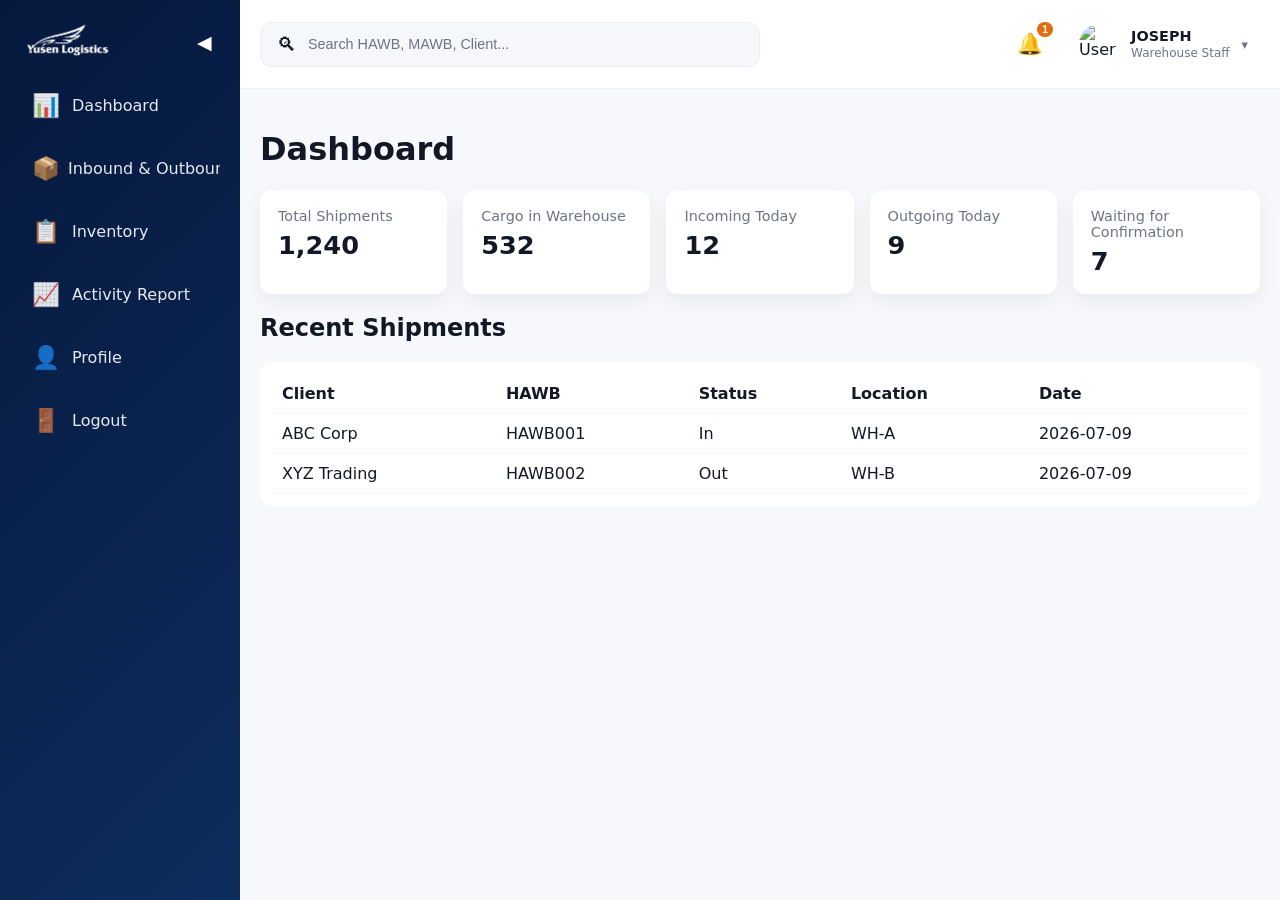
==== dashboard.html @ ac184c09 "edited inbound outbound" ====
<!doctype html>
<html>
<head>
  <meta charset="utf-8" />
  <meta name="viewport" content="width=device-width,initial-scale=1" />
  <title>Dashboard — Yusen Warehouse</title>
  <link rel="stylesheet" href="/assets/app.css">
</head>
<body>
  <div class="app-shell">
    <aside class="sidebar" id="sidebar">
      <div class="sidebar-header">
        <div class="brand"><img src="assets/logo-YL.png" alt="Yusen Logistics" class="brand-logo"/></div>
        <button class="sidebar-toggle" id="sidebarToggle" title="Toggle sidebar">
          <span class="toggle-icon">◀</span>
        </button>
      </div>
      <nav>
        <a href="/dashboard.html" title="Dashboard"><span class="icon">📊</span><span class="text">Dashboard</span></a>
        <a href="/inbound-outbound.html" title="Inbound & Outbound"><span class="icon">📦</span><span class="text">Inbound & Outbound</span></a>
        <a href="/inventory.html" title="Inventory"><span class="icon">📋</span><span class="text">Inventory</span></a>
        <a href="/activity-report.html" title="Activity Report"><span class="icon">📈</span><span class="text">Activity Report</span></a>
        <a href="/profile.html" title="Profile"><span class="icon">👤</span><span class="text">Profile</span></a>
        <a href="#logout" title="Logout"><span class="icon">🚪</span><span class="text">Logout</span></a>
      </nav>
    </aside>
    <div class="main-column">
      <header class="topbar">
        <div class="search-container">
          <span class="search-icon">🔍︎</span>
          <input type="text" placeholder="Search HAWB, MAWB, Client..." class="search-input"/>
        </div>
        <div class="top-actions">
          <button class="icon notification-btn">🔔<span class="badge">1</span></button>
          <div class="user-profile">
            <img src="https://api.dicebear.com/7.x/avataaars/svg?seed=Joseph" alt="User" class="user-avatar"/>
            <div class="user-info">
              <div class="user-name">JOSEPH</div>
              <div class="user-role">Warehouse Staff</div>
            </div>
            <span class="dropdown-icon">▾</span>
          </div>
        </div>
      </header>
      <div class="content">
        <h1>Dashboard</h1>
        <div class="card-row">
          <div class="card"><div class="card-title">Total Shipments</div><div class="card-value">1,240</div></div>
          <div class="card"><div class="card-title">Cargo in Warehouse</div><div class="card-value">532</div></div>
          <div class="card"><div class="card-title">Incoming Today</div><div class="card-value">12</div></div>
          <div class="card"><div class="card-title">Outgoing Today</div><div class="card-value">9</div></div>
          <div class="card"><div class="card-title">Waiting for Confirmation</div><div class="card-value">7</div></div>
        </div>

        <section class="recent">
          <h2>Recent Shipments</h2>
          <div class="table">
            <table>
              <thead><tr><th>Client</th><th>HAWB</th><th>Status</th><th>Location</th><th>Date</th></tr></thead>
              <tbody>
                <tr><td>ABC Corp</td><td>HAWB001</td><td>In</td><td>WH-A</td><td>2026-07-09</td></tr>
                <tr><td>XYZ Trading</td><td>HAWB002</td><td>Out</td><td>WH-B</td><td>2026-07-09</td></tr>
              </tbody>
            </table>
          </div>
        </section>
      </div>
    </div>
  </div>
  <script src="/assets/app.js"></script>
</body>
</html>
---- assets/app.css ----
/* Shared app styles for Yusen Warehouse UI (basic, responsive) */
:root{
  --primary:#06183d;
  --secondary:#e16d10;
  --bg:#f6f8fb;
  --surface:#ffffff;
  --muted:#6b7485;
  --radius:12px;
}
*{box-sizing:border-box}
body{margin:0;font-family:Inter,system-ui,Arial,sans-serif;background:var(--bg);color:#121826}
.app-shell{display:flex;min-height:100vh}
.sidebar{width:240px;background:linear-gradient(135deg,var(--primary),#0d2d5c);color:#fff;padding:20px;flex-shrink:0;transition:width 0.3s ease;display:flex;flex-direction:column}
.sidebar-header{display:flex;justify-content:space-between;align-items:center;margin-bottom:16px}
.sidebar .brand{font-weight:700;white-space:nowrap;overflow:hidden}
.sidebar .brand-logo{height:40px;width:auto;object-fit:contain}
.sidebar-toggle{background:none;border:none;color:#fff;font-size:1.2rem;cursor:pointer;padding:8px;display:flex;align-items:center;justify-content:center;border-radius:6px;transition:background 0.2s}
.sidebar-toggle:hover{background:rgba(255,255,255,0.1)}
.sidebar.collapsed{width:80px;padding:20px 12px}
.sidebar.collapsed .brand{display:none}
.sidebar.collapsed nav a span.text{display:none}
.sidebar.collapsed nav a{justify-content:center}
.sidebar.collapsed .toggle-icon{transform:rotate(180deg)}
.sidebar nav{display:flex;flex-direction:column;gap:12px;flex:1}
.sidebar nav a{display:flex;align-items:center;gap:12px;color:rgba(255,255,255,0.9);text-decoration:none;padding:12px;border-radius:6px;transition:background 0.2s;white-space:nowrap;overflow:hidden}
.sidebar nav a:hover{background:rgba(255,255,255,0.12)}
.sidebar nav a span.icon{font-size:1.4rem;min-width:24px;display:flex;align-items:center}
.main-column{flex:1;display:flex;flex-direction:column}
.topbar{display:flex;align-items:center;justify-content:space-between;padding:16px 20px;background:var(--surface);border-bottom:1px solid rgba(0,0,0,0.06);gap:20px}
.search-container{display:flex;align-items:center;gap:10px;background:#f5f7fa;padding:10px 16px;border-radius:12px;flex:1;max-width:500px;border:1px solid rgba(0,0,0,0.04)}
.search-icon{font-size:1.2rem}
.search-input{border:none;background:transparent;outline:none;width:100%;font-size:0.9rem}
.search-input::placeholder{color:var(--muted)}
.top-actions{display:flex;align-items:center;gap:20px}
.notification-btn{position:relative;font-size:1.3rem;cursor:pointer;background:none;border:none;padding:4px}
.badge{position:absolute;top:-6px;right:-6px;background:var(--secondary);color:white;font-size:0.65rem;padding:2px 5px;border-radius:10px;font-weight:700}
.user-profile{display:flex;align-items:center;gap:12px;cursor:pointer;padding:8px 12px;border-radius:10px;transition:background 0.2s}
.user-profile:hover{background:rgba(0,0,0,0.04)}
.user-avatar{width:40px;height:40px;border-radius:50%;object-fit:cover}
.user-info{display:flex;flex-direction:column;gap:2px}
.user-name{font-weight:600;font-size:0.9rem;color:var(--text)}
.user-role{font-size:0.75rem;color:var(--muted)}
.dropdown-icon{font-size:0.8rem;color:var(--muted)}
.content{padding:20px}
.card-row{display:flex;gap:16px;margin:12px 0}
.card{background:var(--surface);padding:18px;border-radius:var(--radius);box-shadow:0 8px 20px rgba(6,24,61,0.06);flex:1}
.card-title{font-size:0.9rem;color:var(--muted)}
.card-value{font-size:1.6rem;font-weight:700;margin-top:6px}
.table{background:var(--surface);border-radius:12px;padding:12px;overflow:auto}
table{width:100%;border-collapse:collapse}
th,td{padding:10px;text-align:left;border-bottom:1px solid rgba(0,0,0,0.04)}
.tabs-header{border-bottom:2px solid #e5e7eb;margin-bottom:20px}
.tabs{display:flex;gap:0;margin:0}
.tab{padding:16px 20px;background:transparent;border:none;cursor:pointer;transition:all 0.2s;border-bottom:3px solid transparent;color:var(--muted);font-weight:500;white-space:nowrap;position:relative}
.tab.active{color:var(--primary);border-bottom-color:#0066cc}
.tab[data-tab="outbound"].active{border-bottom-color:var(--secondary)}
.tab:hover{color:var(--primary)}
.tab-content{display:none}
.tab-content.active{display:block}
#outbound-content .scan-btn{background:linear-gradient(90deg,var(--secondary),#ff7e2d)}
.scan-btn{display:inline-block;padding:12px 18px;background:linear-gradient(90deg,#0066cc,#0052a3);color:#fff;border:none;border-radius:10px;cursor:pointer}
.scan-modal{position:fixed;inset:0;background:rgba(0,0,0,0.45);display:flex;align-items:center;justify-content:center}
.scan-inner{width:360px;background:var(--surface);padding:16px;border-radius:12px}
.camera-placeholder{height:200px;background:#000;display:flex;align-items:center;justify-content:center;color:#fff;border-radius:8px}
.form-grid{display:grid;grid-template-columns:repeat(2,1fr);gap:12px}
.form-grid.grid-3col{grid-template-columns:repeat(3,1fr)}
.form-grid.grid-4col{grid-template-columns:repeat(4,1fr)}
.form-section{margin-bottom:24px}
.section-title{color:#0066cc;font-size:1.1rem;font-weight:600;margin-bottom:16px;border-bottom:none}
.form-field{display:flex;flex-direction:column;gap:6px}
.form-field label{font-size:0.85rem;color:var(--muted);font-weight:500}
.form-field input,.form-field select{padding:10px;border-radius:8px;border:1px solid rgba(0,0,0,0.06);background:var(--surface);font-size:0.9rem}#outbound-content .section-title{color:var(--secondary)}.quantity-section{background:var(--surface);border-radius:8px;padding:16px}
.qty-header{display:grid;grid-template-columns:1fr 1fr 40px;gap:12px;padding:12px;background:#f5f7fa;border-radius:6px;font-weight:600;font-size:0.9rem;color:var(--muted);margin-bottom:12px}
.qty-row{display:grid;grid-template-columns:1fr 1fr 40px;gap:12px;padding:12px;align-items:center;border-bottom:1px solid rgba(0,0,0,0.06)}
.qty-row input,.qty-row select{padding:8px;border-radius:6px;border:1px solid rgba(0,0,0,0.06)}
.btn-delete{background:none;border:none;font-size:1.1rem;cursor:pointer;color:#999;transition:color 0.2s}
.btn-delete:hover{color:#e74c3c}
.form-actions{display:flex;gap:8px;margin-top:12px}
.btn{padding:10px 14px;border-radius:8px;border:none;cursor:pointer}
.btn.primary{background:linear-gradient(90deg,var(--secondary),#ff7e2d);color:#fff}
@media (max-width:800px){
  .sidebar{width:100%;display:flex;gap:12px;align-items:center;padding:10px;position:sticky;top:0}
  .app-shell{flex-direction:column}
  .topbar{flex-direction:column;gap:12px}
  .search-container{max-width:100%}
  .user-profile{flex-direction:column;justify-content:center}
  .user-info{display:none}
  .form-grid{grid-template-columns:1fr}
  .card-row{flex-direction:column}
  .tab{padding:12px 16px}
}
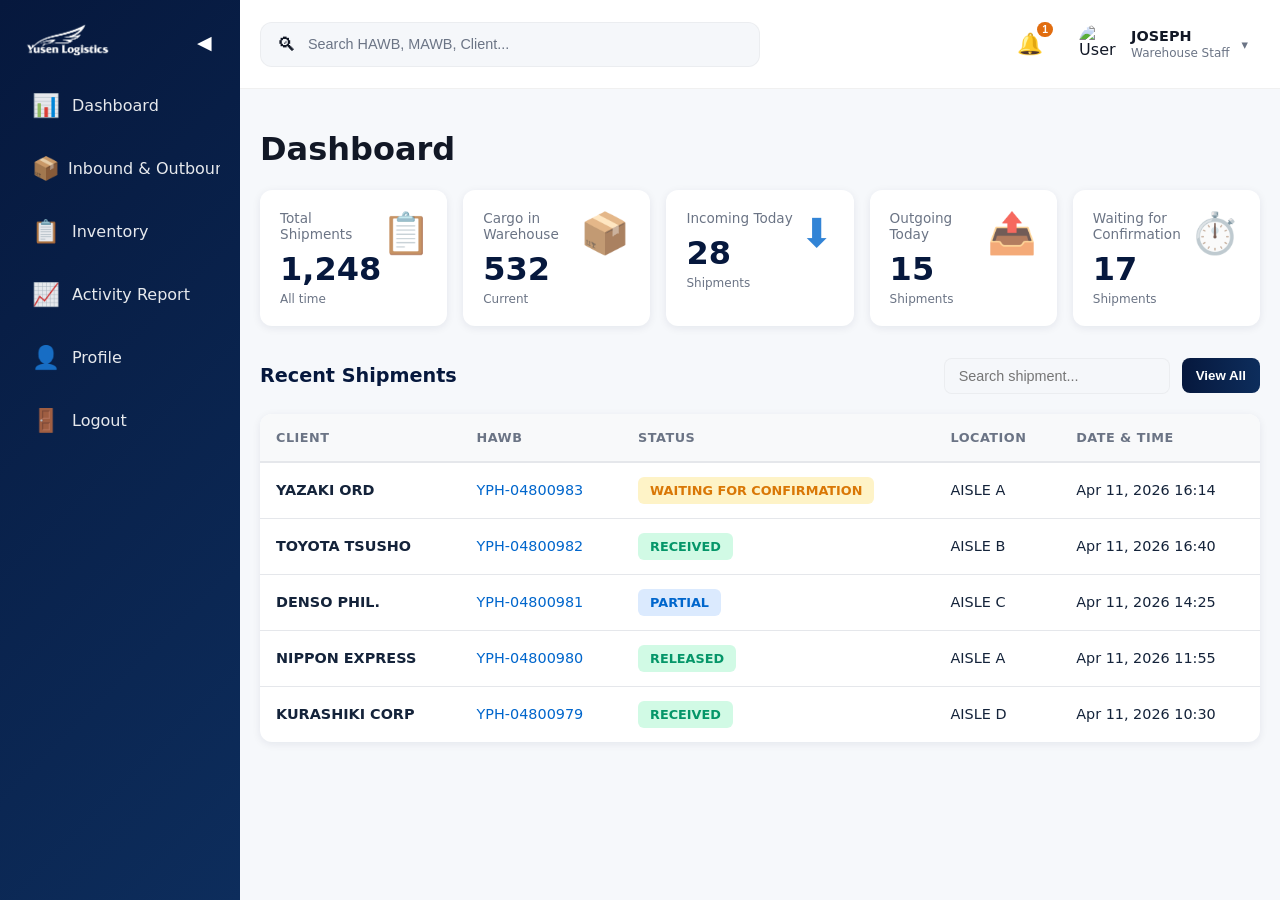
==== commit f8269d0b: "dashboard partial" ====
--- a/dashboard.html
+++ b/dashboard.html
@@ -45,21 +45,115 @@
       <div class="content">
         <h1>Dashboard</h1>
         <div class="card-row">
-          <div class="card"><div class="card-title">Total Shipments</div><div class="card-value">1,240</div></div>
-          <div class="card"><div class="card-title">Cargo in Warehouse</div><div class="card-value">532</div></div>
-          <div class="card"><div class="card-title">Incoming Today</div><div class="card-value">12</div></div>
-          <div class="card"><div class="card-title">Outgoing Today</div><div class="card-value">9</div></div>
-          <div class="card"><div class="card-title">Waiting for Confirmation</div><div class="card-value">7</div></div>
+          <div class="card card-animated">
+            <div class="card-content">
+              <div>
+                <div class="card-title">Total Shipments</div>
+                <div class="card-value">1,248</div>
+                <div class="card-subtitle">All time</div>
+              </div>
+            </div>
+            <div class="card-icon icon-blue">📋</div>
+          </div>
+          <div class="card card-animated">
+            <div class="card-content">
+              <div>
+                <div class="card-title">Cargo in Warehouse</div>
+                <div class="card-value">532</div>
+                <div class="card-subtitle">Current</div>
+              </div>
+            </div>
+            <div class="card-icon icon-green">📦</div>
+          </div>
+          <div class="card card-animated">
+            <div class="card-content">
+              <div>
+                <div class="card-title">Incoming Today</div>
+                <div class="card-value">28</div>
+                <div class="card-subtitle">Shipments</div>
+              </div>
+            </div>
+            <div class="card-icon icon-blue">⬇️</div>
+          </div>
+          <div class="card card-animated">
+            <div class="card-content">
+              <div>
+                <div class="card-title">Outgoing Today</div>
+                <div class="card-value">15</div>
+                <div class="card-subtitle">Shipments</div>
+              </div>
+            </div>
+            <div class="card-icon icon-orange">📤</div>
+          </div>
+          <div class="card card-animated">
+            <div class="card-content">
+              <div>
+                <div class="card-title">Waiting for Confirmation</div>
+                <div class="card-value">17</div>
+                <div class="card-subtitle">Shipments</div>
+              </div>
+            </div>
+            <div class="card-icon icon-yellow">⏱️</div>
+          </div>
         </div>
 
         <section class="recent">
-          <h2>Recent Shipments</h2>
+          <div class="recent-header">
+            <h2>Recent Shipments</h2>
+            <div class="recent-actions">
+              <div class="search-compact">
+                <input type="text" placeholder="Search shipment..."/>
+              </div>
+              <button class="btn primary-btn">View All</button>
+            </div>
+          </div>
           <div class="table">
             <table>
-              <thead><tr><th>Client</th><th>HAWB</th><th>Status</th><th>Location</th><th>Date</th></tr></thead>
+              <thead>
+                <tr>
+                  <th>CLIENT</th>
+                  <th>HAWB</th>
+                  <th>STATUS</th>
+                  <th>LOCATION</th>
+                  <th>DATE & TIME</th>
+                </tr>
+              </thead>
               <tbody>
-                <tr><td>ABC Corp</td><td>HAWB001</td><td>In</td><td>WH-A</td><td>2026-07-09</td></tr>
-                <tr><td>XYZ Trading</td><td>HAWB002</td><td>Out</td><td>WH-B</td><td>2026-07-09</td></tr>
+                <tr>
+                  <td><strong>YAZAKI ORD</strong></td>
+                  <td><a href="#">YPH-04800983</a></td>
+                  <td><span class="badge-orange">WAITING FOR CONFIRMATION</span></td>
+                  <td>AISLE A</td>
+                  <td>Apr 11, 2026 16:14</td>
+                </tr>
+                <tr>
+                  <td><strong>TOYOTA TSUSHO</strong></td>
+                  <td><a href="#">YPH-04800982</a></td>
+                  <td><span class="badge-green">RECEIVED</span></td>
+                  <td>AISLE B</td>
+                  <td>Apr 11, 2026 16:40</td>
+                </tr>
+                <tr>
+                  <td><strong>DENSO PHIL.</strong></td>
+                  <td><a href="#">YPH-04800981</a></td>
+                  <td><span class="badge-blue">PARTIAL</span></td>
+                  <td>AISLE C</td>
+                  <td>Apr 11, 2026 14:25</td>
+                </tr>
+                <tr>
+                  <td><strong>NIPPON EXPRESS</strong></td>
+                  <td><a href="#">YPH-04800980</a></td>
+                  <td><span class="badge-green">RELEASED</span></td>
+                  <td>AISLE A</td>
+                  <td>Apr 11, 2026 11:55</td>
+                </tr>
+                <tr>
+                  <td><strong>KURASHIKI CORP</strong></td>
+                  <td><a href="#">YPH-04800979</a></td>
+                  <td><span class="badge-green">RECEIVED</span></td>
+                  <td>AISLE D</td>
+                  <td>Apr 11, 2026 10:30</td>
+                </tr>
               </tbody>
             </table>
           </div>
--- a/assets/app.css
+++ b/assets/app.css
@@ -42,13 +42,40 @@
 .user-role{font-size:0.75rem;color:var(--muted)}
 .dropdown-icon{font-size:0.8rem;color:var(--muted)}
 .content{padding:20px}
-.card-row{display:flex;gap:16px;margin:12px 0}
-.card{background:var(--surface);padding:18px;border-radius:var(--radius);box-shadow:0 8px 20px rgba(6,24,61,0.06);flex:1}
-.card-title{font-size:0.9rem;color:var(--muted)}
-.card-value{font-size:1.6rem;font-weight:700;margin-top:6px}
-.table{background:var(--surface);border-radius:12px;padding:12px;overflow:auto}
-table{width:100%;border-collapse:collapse}
-th,td{padding:10px;text-align:left;border-bottom:1px solid rgba(0,0,0,0.04)}
+.card-row{display:flex;gap:16px;margin:20px 0;flex-wrap:wrap}
+.card{background:var(--surface);padding:20px;border-radius:var(--radius);box-shadow:0 2px 8px rgba(6,24,61,0.08);flex:1;min-width:160px;display:flex;justify-content:space-between;align-items:flex-start}
+.card-animated{transition:all 0.3s ease;cursor:pointer}
+.card-animated:hover{transform:translateY(-4px);box-shadow:0 8px 24px rgba(6,24,61,0.15)}
+.card-content{flex:1}
+.card-title{font-size:0.85rem;color:var(--muted);font-weight:500;margin-bottom:8px}
+.card-value{font-size:2rem;font-weight:700;color:var(--primary);margin-bottom:4px}
+.card-subtitle{font-size:0.75rem;color:var(--muted)}
+.card-icon{font-size:2.5rem;opacity:0.8;transition:transform 0.3s ease}
+.card-animated:hover .card-icon{transform:scale(1.1)}
+.icon-blue{color:#0066cc}
+.icon-green{color:#10b981}
+.icon-orange{color:var(--secondary)}
+.icon-yellow{color:#f59e0b}
+.recent{margin:32px 0}
+.recent-header{display:flex;justify-content:space-between;align-items:center;margin-bottom:20px;gap:16px}
+.recent-header h2{margin:0;font-size:1.2rem;color:var(--primary)}
+.recent-actions{display:flex;gap:12px;align-items:center}
+.search-compact{display:flex;align-items:center;background:#f5f7fa;padding:8px 12px;border-radius:8px;border:1px solid rgba(0,0,0,0.04)}
+.search-compact input{border:none;background:transparent;outline:none;width:200px;font-size:0.9rem}
+.primary-btn{background:linear-gradient(90deg,#06183d,#0d2d5c);color:#fff;padding:10px 20px;font-weight:600}
+.table{background:var(--surface);border-radius:12px;overflow:hidden;box-shadow:0 2px 8px rgba(6,24,61,0.08)}
+table{width:100%;border-collapse:collapse;border-spacing:0}
+thead{background:#f8f9fa;border-bottom:2px solid #e5e7eb}
+th{padding:16px;text-align:left;font-weight:600;font-size:0.8rem;color:#6b7485;letter-spacing:0.5px}
+td{padding:14px 16px;border-bottom:1px solid #e5e7eb;color:#14233a;font-size:0.9rem}
+tbody tr{transition:background-color 0.2s ease}
+tbody tr:hover{background-color:#f8f9fa}
+tbody tr:last-child td{border-bottom:none}
+table a{color:#0066cc;text-decoration:none;font-weight:500}
+table a:hover{text-decoration:underline}
+.badge-orange{display:inline-block;background:#fef3c7;color:#d97706;padding:6px 12px;border-radius:6px;font-size:0.8rem;font-weight:600}
+.badge-green{display:inline-block;background:#d1fae5;color:#059669;padding:6px 12px;border-radius:6px;font-size:0.8rem;font-weight:600}
+.badge-blue{display:inline-block;background:#dbeafe;color:#0066cc;padding:6px 12px;border-radius:6px;font-size:0.8rem;font-weight:600}
 .tabs-header{border-bottom:2px solid #e5e7eb;margin-bottom:20px}
 .tabs{display:flex;gap:0;margin:0}
 .tab{padding:16px 20px;background:transparent;border:none;cursor:pointer;transition:all 0.2s;border-bottom:3px solid transparent;color:var(--muted);font-weight:500;white-space:nowrap;position:relative}
@@ -87,5 +114,12 @@
   .user-info{display:none}
   .form-grid{grid-template-columns:1fr}
   .card-row{flex-direction:column}
+  .card{flex-direction:column}
+  .card-icon{margin-top:12px}
   .tab{padding:12px 16px}
+  .recent-header{flex-direction:column;align-items:flex-start}
+  .recent-actions{width:100%;flex-direction:column}
+  .search-compact input{width:100%}
+  table{font-size:0.8rem}
+  th,td{padding:10px 8px}
 }
